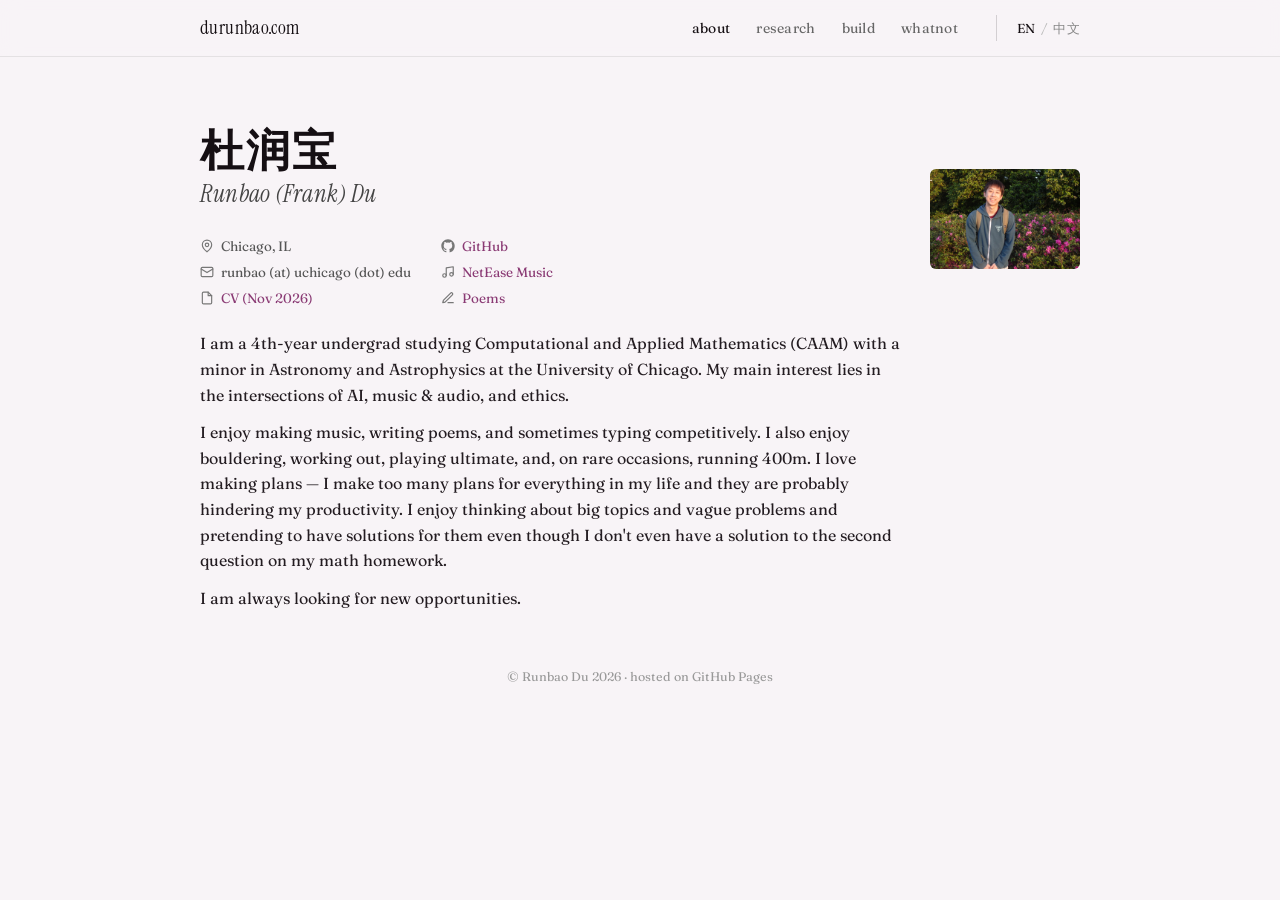
==== index.html @ 42376f8a "Remove the rotating STL footer mark Drops the viewer element, its script module, the Three.js CDN ta" ====
<!DOCTYPE html>
<html lang="en">
<head>
    <meta charset="UTF-8">
    <meta name="viewport" content="width=device-width, initial-scale=1.0">
    <title>Runbao (Frank) Du</title>
    <meta name="description" content="Runbao (Frank) Du — undergraduate at UChicago studying CAAM. AI applications, music, and more.">
    <meta property="og:title" content="Runbao (Frank) Du">
    <meta property="og:description" content="UChicago undergrad. AI applications, music, design, and whatnot.">
    <meta property="og:image" content="https://durunbao.com/me.jpg">
    <meta property="og:url" content="https://durunbao.com">
    <link rel="icon" href="favi.jpg" type="image/jpeg">
    <link rel="stylesheet" href="style.css">
    <link rel="preconnect" href="https://fonts.googleapis.com">
    <link rel="preconnect" href="https://fonts.gstatic.com" crossorigin>
    <link href="https://fonts.googleapis.com/css2?family=Fraunces:ital,opsz,wght@0,9..144,300;0,9..144,400;0,9..144,500;0,9..144,600;1,9..144,400&family=Instrument+Serif:ital@0;1&family=JetBrains+Mono:wght@300;400&display=swap" rel="stylesheet">
</head>
<body>
    <nav class="topbar">
        <div class="topbar-inner">
            <a href="#about" class="logo">durunbao.com</a>
            <ul class="nav-links">
                <li><a href="#about">about</a></li>
                <li><a href="#research">research</a></li>
                <li><a href="#build">build</a></li>
                <li><a href="#whatnot">whatnot</a></li>
                <li class="lang-toggle">
                    <a href="/" class="lang active">EN</a>
                    <span class="lang-divider">/</span>
                    <a href="/zh/" class="lang">中文</a>
                </li>
            </ul>
        </div>
    </nav>

    <main>
        <!-- ABOUT -->
        <section id="about" class="section">
            <div class="hero-row">
                <div class="hero-name">
                    <div class="chinese-name">杜润宝</div>
                    <h1 class="english-name">Runbao (Frank) Du</h1>
                    <div class="contact-grid">
                        <span class="contact-item"><svg viewBox="0 0 24 24" fill="none" stroke="currentColor" stroke-width="2" stroke-linecap="round" stroke-linejoin="round" aria-hidden="true"><path d="M20 10c0 6-8 12-8 12S4 16 4 10a8 8 0 1 1 16 0Z"/><circle cx="12" cy="10" r="3"/></svg>Chicago, IL</span>
                        <a class="contact-item" href="https://github.com/EnormousMush" target="_blank" rel="noopener noreferrer"><svg viewBox="0 0 24 24" fill="currentColor" aria-hidden="true"><path d="M12 .5C5.65.5.5 5.65.5 12c0 5.08 3.29 9.39 7.86 10.91.58.11.79-.25.79-.56 0-.27-.01-1.17-.02-2.12-3.2.7-3.88-1.36-3.88-1.36-.52-1.33-1.28-1.68-1.28-1.68-1.04-.71.08-.7.08-.7 1.15.08 1.76 1.18 1.76 1.18 1.03 1.76 2.69 1.25 3.35.96.1-.75.4-1.25.72-1.54-2.55-.29-5.24-1.28-5.24-5.68 0-1.26.45-2.28 1.18-3.09-.12-.29-.51-1.46.11-3.05 0 0 .96-.31 3.15 1.18a10.9 10.9 0 0 1 5.74 0c2.19-1.49 3.15-1.18 3.15-1.18.62 1.59.23 2.76.11 3.05.73.81 1.18 1.83 1.18 3.09 0 4.41-2.69 5.38-5.26 5.66.41.36.78 1.06.78 2.14 0 1.54-.01 2.78-.01 3.16 0 .3.2.67.8.55A11.51 11.51 0 0 0 23.5 12C23.5 5.65 18.35.5 12 .5Z"/></svg>GitHub</a>
                        <span class="contact-item"><svg viewBox="0 0 24 24" fill="none" stroke="currentColor" stroke-width="2" stroke-linecap="round" stroke-linejoin="round" aria-hidden="true"><rect x="2" y="4" width="20" height="16" rx="2"/><path d="m2 7 10 6L22 7"/></svg>runbao (at) uchicago (dot) edu</span>
                        <a class="contact-item" href="https://163cn.tv/0ukNXIT" target="_blank" rel="noopener noreferrer"><svg viewBox="0 0 24 24" fill="none" stroke="currentColor" stroke-width="2" stroke-linecap="round" stroke-linejoin="round" aria-hidden="true"><circle cx="6" cy="18" r="3"/><circle cx="18" cy="16" r="3"/><path d="M9 18V5l12-2v13"/></svg>NetEase Music</a>
                        <a class="contact-item" href="cv.pdf" target="_blank" rel="noopener noreferrer"><svg viewBox="0 0 24 24" fill="none" stroke="currentColor" stroke-width="2" stroke-linecap="round" stroke-linejoin="round" aria-hidden="true"><path d="M14 2H6a2 2 0 0 0-2 2v16a2 2 0 0 0 2 2h12a2 2 0 0 0 2-2V8z"/><path d="M14 2v6h6"/></svg>CV (Nov 2026)</a>
                        <a class="contact-item" href="https://www.runbaos.com/" target="_blank" rel="noopener noreferrer"><svg viewBox="0 0 24 24" fill="none" stroke="currentColor" stroke-width="2" stroke-linecap="round" stroke-linejoin="round" aria-hidden="true"><path d="M12 20h9"/><path d="M16.5 3.5a2.1 2.1 0 0 1 3 3L7 19l-4 1 1-4Z"/></svg>Poems</a>
                    </div>
                </div>
                <div class="hero-photo">
                    <img src="me.jpg" alt="Frank Du">
                </div>
            </div>
        
            <div class="about-text">
                <p>I am a 4th-year undergrad studying Computational and Applied Mathematics (CAAM) with a minor in Astronomy and Astrophysics at the University of Chicago. My main interest lies in the intersections of AI, music &amp; audio, and ethics.</p>
                <p>I enjoy making music, writing poems, and sometimes typing competitively. I also enjoy bouldering, working out, playing ultimate, and, on rare occasions, running 400m. I love making plans — I make too many plans for everything in my life and they are probably hindering my productivity. I enjoy thinking about big topics and vague problems and pretending to have solutions for them even though I don't even have a solution to the second question on my math homework.</p>
                <p>I am always looking for new opportunities.</p>
            </div>
        </section>

        <!-- RESEARCH -->
        <section id="research" class="section">
            <h2 class="section-heading">Research</h2>

            <h3 class="group-heading">Manuscripts Under Review</h3>

            <div class="item">
                <p class="citation">A. Row, M. Pickering, <strong>R. Du</strong>, A. Haniph, A. Arunasalam, and B. Ur. &ldquo;The Impact of Value-Laden Persona Descriptions on How LLMs Complete Tasks.&rdquo;</p>
            </div>

            <div class="item">
                <p class="citation"><strong>R. Du</strong>, W. Li, Q. He. &ldquo;IncrementDET: Continual AI-Generated Music Detection via Enrollment.&rdquo;</p>
            </div>

            <h3 class="group-heading">Other Research</h3>

            <div class="col-grid">
            <div class="item">
                <h3 class="item-title">A Statistical and Philosophical Analysis of the "Humanness" in Human Music <span class="item-date">ongoing</span></h3>
                <p>Measuring the perceived humanness in human music through audio statistics and human studies.</p>
            </div>

            <div class="item">
                <h3 class="item-title">Open-source Music-generation Model: MuseV2 <span class="item-date">ongoing</span></h3>
                <p>Building a controllable text-to-music generator with <a href="https://nlp.fudan.edu.cn/main.htm" target="_blank" rel="noopener noreferrer">Fudan University's NLP Lab</a>.</p>
            </div>

            <div class="item">
                <h3 class="item-title">UChicago Directed Reading Program <span class="item-date">Oct 2025 &ndash; Jan 2026</span></h3>
                <p>Studied algebraic geometry and elliptic curves; delivered a public talk in January 2026.</p>
                <a href="drp.pdf" target="_blank" rel="noopener noreferrer" class="thumb-link">
                    <img src="drp-slides.png" alt="Title slide: A Premise to the Elliptic Curve Primality Test" class="thumb">
                </a>
                <p><a href="drp.pdf" target="_blank" rel="noopener noreferrer" class="external">Presentation slides &rarr;</a></p>
            </div>
            </div>
        </section>

        <!-- BUILD -->
        <section id="build" class="section">
            <h2 class="section-heading">Build</h2>

            <div class="col-grid">
            <div class="item">
                <h3 class="item-title">brain2 — Constructing, maintaining, and "Agentalizing" knowledge <span class="item-date">Sept 2026 – present</span></h3>
                <p>A tool to manage knowledge through embedding and clustering notes, while agents are assigned to these knowledge bases to interact and exchange ideas. Built and served as team lead at AIx Origin Hack 2026.</p>
                <p><a href="https://modelscope.cn/studios/runbao123/brain2" target="_blank" rel="noopener noreferrer" class="external">ModelScope demo →</a></p>
                <video class="project-video" controls preload="metadata" poster="brain2-poster.jpg" playsinline>
                    <source src="brain2-demo.mp4" type="video/mp4">
                </video>
                <p class="award-line">Selected for the final pitch out of 70+ teams and awarded the ModelScope Open-Source Contribution Award.</p>
            </div>

            <div class="item">
                <h3 class="item-title">Lyra Studio <span class="item-date">Feb 2026 – present</span></h3>
                <p>An audio-to-image generator.</p>
                <a href="https://lyra-studio.onrender.com/" target="_blank" rel="noopener noreferrer" class="thumb-link">
                    <img src="lyra-studio.jpg" alt="Lyra Studio homepage" class="thumb">
                </a>
                <p><a href="https://lyra-studio.onrender.com/" target="_blank" rel="noopener noreferrer" class="external">lyra-studio.onrender.com →</a></p>
                <p style="font-family: 'JetBrains Mono', monospace; font-size: 13px; font-weight: 300;">Please contact Runbao for the invitation code!</p>
            </div>

            <div class="item">
                <h3 class="item-title">Audit Copilot — LLM Agent for Multi-track Audio Dataset<span class="item-date">May 2026 - July 2026</span></h3>
                <p>An LLM agent that automates multi-track dataset QC for <a href="https://faculty.fudan.edu.cn/weilics/zh_CN/zdylm/644067/list/index.htm" target="_blank" rel="noopener noreferrer">Fudan's Lab of Audio and Music Technology</a>.</p>
                <p><a href="https://github.com/nianyucatfish/checker" target="_blank" rel="noopener noreferrer" class="external">Source code &rarr;</a></p>
            </div>

            <div class="item">
                <h3 class="item-title">诗宇 Shiyu — An Interactive 3D Universe for Poetry<span class="item-date">July 2026 – Aug 2026</span></h3>
                <p>Visualization for poetry collections.</p>
                <p><a href="poetry-galaxy/" target="_blank" rel="noopener noreferrer" class="external">Explore the galaxy →</a></p>
                <video class="project-video" controls preload="metadata" poster="shiyu-poster.jpg" playsinline>
                    <source src="shiyu-demo.mp4" type="video/mp4">
                </video>
                <p class="award-line">Award-winning in 2026 WaiTan Hackathon in multiple tracks.</p>
            </div>

            <div class="item">
                <h3 class="item-title">Prezuricle — Multimodal Marketing Platform <span class="item-date">Jan 2024 – May 2024</span></h3>
                <p>A multimodal AI marketing platform co-created with <a href="https://www.linkedin.com/in/%E5%90%AF%E6%B7%B3-%E8%B5%B5-46800621a/" target="_blank" rel="noopener noreferrer">Jason Zhao</a> (USC '27).</p>
                <a href="https://prezuricle.com" target="_blank" rel="noopener noreferrer" class="thumb-link">
                    <img src="prezuricle.jpg" alt="Prezuricle homepage" class="thumb">
                </a>
                <p><a href="https://prezuricle.com" target="_blank" rel="noopener noreferrer" class="external">prezuricle.com →</a></p>
            </div>
            </div>
        </section>

        <!-- WHATNOT -->
        <section id="whatnot" class="section">
            <h2 class="section-heading">Whatnot</h2>

            <div class="wn-cols">
                <div class="link-list">
                    <a href="https://ch.tetr.io/u/mushroomdaddy123" target="_blank" rel="noopener noreferrer">Tetr.io</a>
                    <a href="https://monkeytype.com/profile/Runbao" target="_blank" rel="noopener noreferrer">MonkeyType</a>
                    <a href="https://www.runbaos.com/" target="_blank" rel="noopener noreferrer">My Poems</a>
                </div>

                <div class="link-list">
                    <a href="portfolio.pdf" target="_blank" rel="noopener noreferrer">Design Portfolio</a>
                    <a href="portfolio.pdf" target="_blank" rel="noopener noreferrer" class="thumb-link">
                        <img src="portfolio-cover.jpg" alt="Design portfolio cover, 2022–24" class="thumb">
                    </a>
                </div>
            </div>

            <div class="subsection">
                <h3 class="sub-heading">Animal names I use to plan the sh*t out of everything</h3>
                <p>How I plan everything with six animals.</p>

                <div class="animal-grid">
                    <div class="animal-block elephant" data-animal="elephant">Elephant</div>
                    <div class="animal-block beaver" data-animal="beaver">Beaver</div>
                    <div class="animal-block owl" data-animal="owl">Owl</div>
                    <div class="animal-block dolphin" data-animal="dolphin">Dolphin</div>
                    <div class="animal-block bookworm" data-animal="bookworm">Bookworm</div>
                    <div class="animal-block bees" data-animal="bees">Bees</div>
                </div>
            </div>

            <div class="subsection">
                <h3 class="sub-heading">A table</h3>
                <img src="table.png" alt="A table" style="width:260px; display:block; margin:16px auto 0; transform:rotate(-2deg);">
            </div>
        </section>

        <footer>
            <p>© Runbao Du 2026 · hosted on GitHub Pages</p>
        </footer>
    </main>

    <!-- Popup overlay for animal blocks -->
    <div class="popup-overlay" id="popupOverlay">
        <div class="popup-content">
            <span class="popup-close">&times;</span>
            <h2 class="popup-title" id="popupTitle"></h2>
            <p class="popup-description" id="popupDescription"></p>
        </div>
    </div>

    <script src="script.js"></script>
</body>
</html>
---- style.css ----
/* ---------- Reset & base ---------- */
* {
    box-sizing: border-box;
    margin: 0;
    padding: 0;
}

html {
    scroll-behavior: smooth;
    scroll-padding-top: 72px;
}

body {
    font-family: 'Fraunces', Georgia, serif;
    font-weight: 400;
    background: #f8f4f7;
    color: #231c21;
    line-height: 1.6;
    font-size: 16px;
    -webkit-font-smoothing: antialiased;
    -moz-osx-font-smoothing: grayscale;
}

a {
    color: #8a3a74;
    text-decoration: none;
    border-bottom: 1px solid rgba(138, 58, 116, 0.25);
    transition: color 0.2s ease, border-color 0.2s ease;
}

a:hover {
    color: #662a56;
    border-color: #662a56;
}

em {
    font-style: italic;
}

/* ---------- Top nav ---------- */
.topbar {
    position: fixed;
    top: 0;
    left: 0;
    right: 0;
    background: rgba(248, 244, 247, 0.92);
    backdrop-filter: blur(10px);
    -webkit-backdrop-filter: blur(10px);
    border-bottom: 1px solid rgba(0, 0, 0, 0.08);
    z-index: 100;
}

.topbar-inner {
    max-width: 960px;
    margin: 0 auto;
    padding: 13px 40px;
    display: flex;
    justify-content: space-between;
    align-items: center;
}

.logo {
    font-family: 'Instrument Serif', serif;
    font-size: 19px;
    color: #150f13;
    border: none;
    letter-spacing: 0.02em;
}

.logo:hover {
    color: #555555;
}

.nav-links {
    list-style: none;
    display: flex;
    gap: 26px;
}

.nav-links a {
    font-family: 'Fraunces', serif;
    font-size: 14px;
    font-weight: 400;
    color: #666666;
    border: none;
    letter-spacing: 0.02em;
}

.nav-links a:hover {
    color: #150f13;
}

.lang-toggle {
    display: flex;
    align-items: center;
    gap: 6px;
    margin-left: 12px;
    padding-left: 20px;
    border-left: 1px solid rgba(0, 0, 0, 0.15);
}

.lang-toggle .lang {
    font-family: 'Fraunces', serif;
    font-size: 13px;
    color: #888888;
    border: none;
    letter-spacing: 0.02em;
}

.lang-toggle .lang.active {
    color: #150f13;
}

.lang-toggle .lang:hover {
    color: #150f13;
}

.lang-divider {
    color: #bbbbbb;
    font-size: 13px;
}

/* ---------- Main layout ---------- */
main {
    max-width: 960px;
    margin: 0 auto;
    padding: 104px 40px 48px;
}

.section {
    padding: 44px 0;
    border-bottom: 1px solid rgba(0, 0, 0, 0.08);
}

.section:last-of-type {
    border-bottom: none;
}

/* ---------- Tabbed sections ---------- */
body.tabbed .section {
    display: none;
    border-bottom: none;
    padding: 26px 0 8px;
}

body.tabbed .section.active {
    display: block;
}

.nav-links a.active-tab {
    color: #150f13;
}

/* ---------- Section headings ---------- */
.section-heading {
    font-family: 'Instrument Serif', serif;
    font-size: 30px;
    font-weight: 400;
    color: #150f13;
    margin-bottom: 20px;
    letter-spacing: -0.01em;
}

.sub-heading {
    font-family: 'Instrument Serif', serif;
    font-size: 23px;
    font-weight: 400;
    color: #150f13;
    margin: 0 0 16px;
    letter-spacing: -0.005em;
}

/* ---------- Research group headings & citations ---------- */
.group-heading {
    font-family: 'Instrument Serif', serif;
    font-size: 21px;
    font-weight: 400;
    color: #150f13;
    letter-spacing: -0.005em;
    margin: 0 0 18px;
}

.item + .group-heading {
    margin-top: 30px;
}

.citation {
    font-size: 15px;
    line-height: 1.6;
    max-width: 780px;
    color: #333333;
    margin-bottom: 8px;
}

.citation strong {
    font-weight: 600;
    color: #150f13;
}

/* ---------- About ---------- */
.hero-row {
    display: grid;
    grid-template-columns: 1fr 150px;
    gap: 36px;
    align-items: center;
    margin-bottom: 24px;
}

.hero-name {
    display: flex;
    flex-direction: column;
    align-items: flex-start;
}

.chinese-name {
    font-family: 'Songti SC', 'STSong', SimSun, serif;
    font-size: 44px;
    font-weight: 700;
    color: #150f13;
    margin-bottom: 6px;
    letter-spacing: 0.04em;
    line-height: 1;
}

.english-name {
    font-family: 'Instrument Serif', serif;
    font-size: 24px;
    font-weight: 400;
    font-style: italic;
    color: #444444;
    letter-spacing: 0.01em;
    line-height: 1.2;
    margin-bottom: 14px;
}

.contact-line {
    margin-top: 20px !important;
    font-size: 15px;
    color: #555555;
}

.contact-line .label {
    font-family: 'Instrument Serif', serif;
    font-style: italic;
    color: #888888;
}

.hero-photo img {
    width: 100%;
    height: auto;
    border-radius: 6px;
    display: block;
}

.about-text {
    max-width: 700px;
}

.about-text p {
    margin-bottom: 12px;
}

.about-text p:last-child {
    margin-bottom: 0;
}

/* ---------- Two-column grid & cards ---------- */
.col-grid {
    columns: 2;
    column-gap: 20px;
}

.col-grid > * {
    border: 1px solid rgba(0, 0, 0, 0.09);
    border-radius: 8px;
    padding: 18px 18px 16px;
    margin: 0 0 20px;
    background: #fffdfe;
    break-inside: avoid;
    -webkit-column-break-inside: avoid;
}

.col-grid .item,
.col-grid .subsection {
    margin-bottom: 0;
}

/* ---------- Contact grid (hero) ---------- */
.contact-grid {
    display: grid;
    grid-template-columns: repeat(2, max-content);
    gap: 7px 30px;
    margin-top: 14px;
}

.contact-item {
    display: flex;
    align-items: center;
    gap: 7px;
    font-size: 13.5px;
    color: #555555;
    border: none;
    line-height: 1.4;
}

a.contact-item {
    color: #8a3a74;
}

a.contact-item:hover {
    color: #662a56;
    border: none;
}

.contact-item svg {
    width: 14px;
    height: 14px;
    flex-shrink: 0;
    color: #777777;
}

/* ---------- Item cards (Research, Build) ---------- */
.item {
    margin-bottom: 20px;
}

.item:last-child {
    margin-bottom: 0;
}

.item-title {
    font-family: 'Instrument Serif', serif;
    font-size: 18px;
    font-weight: 400;
    color: #150f13;
    margin-bottom: 6px;
    letter-spacing: 0;
}

.item-date {
    font-family: 'Fraunces', serif;
    font-style: italic;
    font-size: 13px;
    color: #999999;
    font-weight: 400;
    margin-left: 8px;
}

.item p {
    margin-bottom: 6px;
}

.external {
    font-family: 'Fraunces', serif;
    font-size: 14px;
}

/* ---------- Project video ---------- */
.project-video {
    display: block;
    width: 100%;
    max-width: 420px;
    margin: 12px 0;
    border-radius: 6px;
    background: #efe7ec;
    border: 1px solid rgba(0, 0, 0, 0.1);
}

/* ---------- Clickable preview thumbnails ---------- */
.thumb-link {
    display: block;
    max-width: 420px;
    border: none;
    margin: 12px 0;
    line-height: 0;
}

.thumb-link:hover {
    border: none;
}

.thumb {
    display: block;
    width: 100%;
    height: auto;
    border-radius: 6px;
    background: #efe7ec;
    border: 1px solid rgba(0, 0, 0, 0.1);
    transition: opacity 0.2s ease, border-color 0.2s ease;
}

.thumb-link:hover .thumb {
    opacity: 0.9;
    border-color: rgba(0, 0, 0, 0.3);
}

/* ---------- Award line ---------- */
.award-line {
    display: inline-block;
    font-family: 'Fraunces', Georgia, serif;
    font-style: normal;
    font-size: 12.5px;
    line-height: 1.5;
    color: #8a6a1c;
    background: rgba(176, 138, 50, 0.08);
    border: 1px solid rgba(176, 138, 50, 0.28);
    border-radius: 999px;
    padding: 4px 12px;
    margin-top: 8px;
}

/* ---------- Whatnot top columns ---------- */
.wn-cols {
    display: grid;
    grid-template-columns: 1fr 1fr;
    gap: 28px;
    align-items: start;
    margin-bottom: 36px;
}

.wn-cols .link-list {
    margin-bottom: 0;
}

.wn-cols .thumb-link {
    margin: 14px 0 0;
}

.link-list a.thumb-link,
.link-list a.thumb-link:hover {
    border-bottom: none;
    padding-bottom: 0;
}

/* ---------- Whatnot links ---------- */
.link-list {
    display: flex;
    flex-direction: column;
    gap: 10px;
    margin-bottom: 36px;
}

.link-list a {
    font-family: 'Instrument Serif', serif;
    font-size: 21px;
    color: #150f13;
    border-bottom: 1px solid rgba(0, 0, 0, 0.2);
    padding-bottom: 2px;
    width: fit-content;
}

.link-list a:hover {
    color: #8a3a74;
    border-color: #8a3a74;
}

.subsection {
    margin-bottom: 36px;
}

.subsection:last-child {
    margin-bottom: 0;
}

.subsection p {
    margin-bottom: 12px;
}

/* ---------- Animal grid ---------- */
.animal-grid {
    display: grid;
    grid-template-columns: repeat(3, 1fr);
    gap: 8px;
    margin: 20px 0 0;
}

.animal-block {
    font-family: 'Instrument Serif', serif;
    font-size: 20px;
    padding: 22px 12px;
    text-align: center;
    cursor: pointer;
    border-radius: 4px;
    transition: transform 0.15s ease, opacity 0.15s ease;
    user-select: none;
}

.animal-block:hover {
    transform: scale(1.02);
    opacity: 0.92;
}

.elephant { background: #c41e2a; color: #ffffff; }
.beaver   { background: #f5d000; color: #150f13; }
.owl      { background: #00c853; color: #150f13; }
.dolphin  { background: #7c4dff; color: #ffffff; }
.bookworm { background: #64b5f6; color: #150f13; }
.bees     { background: #1a1a1a; color: #ffffff; }

/* ---------- Popup ---------- */
.popup-overlay {
    display: none;
    position: fixed;
    inset: 0;
    background: rgba(0, 0, 0, 0.45);
    justify-content: center;
    align-items: center;
    z-index: 1000;
    padding: 20px;
}

.popup-overlay.active {
    display: flex;
}

.popup-content {
    background: #fffdfe;
    padding: 36px;
    border-radius: 6px;
    max-width: 460px;
    width: 100%;
    position: relative;
    border: 1px solid rgba(0, 0, 0, 0.1);
    box-shadow: 0 16px 48px rgba(0, 0, 0, 0.18);
}

.popup-close {
    position: absolute;
    top: 10px;
    right: 16px;
    font-size: 30px;
    color: #999999;
    cursor: pointer;
    line-height: 1;
}

.popup-close:hover {
    color: #150f13;
}

.popup-title {
    font-family: 'Instrument Serif', serif;
    font-size: 28px;
    font-weight: 400;
    color: #150f13;
    margin-bottom: 12px;
}

.popup-description {
    color: #444444;
    font-size: 15px;
    line-height: 1.7;
}

/* ---------- Footer ---------- */
footer {
    text-align: center;
    padding: 48px 0 18px;
    color: #999999;
    font-size: 12.5px;
}

footer p {
    margin: 0;
}

/* ---------- Responsive ---------- */
@media (max-width: 700px) {
    .col-grid {
        columns: 1;
    }

    .wn-cols {
        grid-template-columns: 1fr;
    }

    .contact-grid {
        grid-template-columns: max-content;
        gap: 6px 0;
        justify-content: center;
    }

    main {
        padding: 92px 24px 36px;
    }

    .topbar-inner {
        padding: 12px 24px;
    }

    .nav-links {
        gap: 16px;
    }

    .nav-links a {
        font-size: 13px;
    }

    .logo {
        font-size: 17px;
    }

    .chinese-name {
        font-size: 44px;
    }

    .english-name {
        font-size: 22px;
    }

    .section-heading {
        font-size: 29px;
    }

    .hero-row {
        grid-template-columns: 1fr;
        text-align: center;
    }

    .hero-name {
        align-items: center;
    }

    .hero-photo {
        max-width: 180px;
        margin: 0 auto;
    }

    .animal-grid {
        grid-template-columns: repeat(2, 1fr);
    }

    .animal-block {
        font-size: 20px;
        padding: 24px 12px;
    }
}

@media (max-width: 480px) {
    .topbar-inner {
        padding: 11px 14px;
    }

    .nav-links {
        gap: 9px;
    }

    .nav-links a {
        font-size: 12px;
    }

    .logo {
        font-size: 14px;
    }

    .lang-toggle {
        margin-left: 2px;
        padding-left: 9px;
        gap: 4px;
    }
}
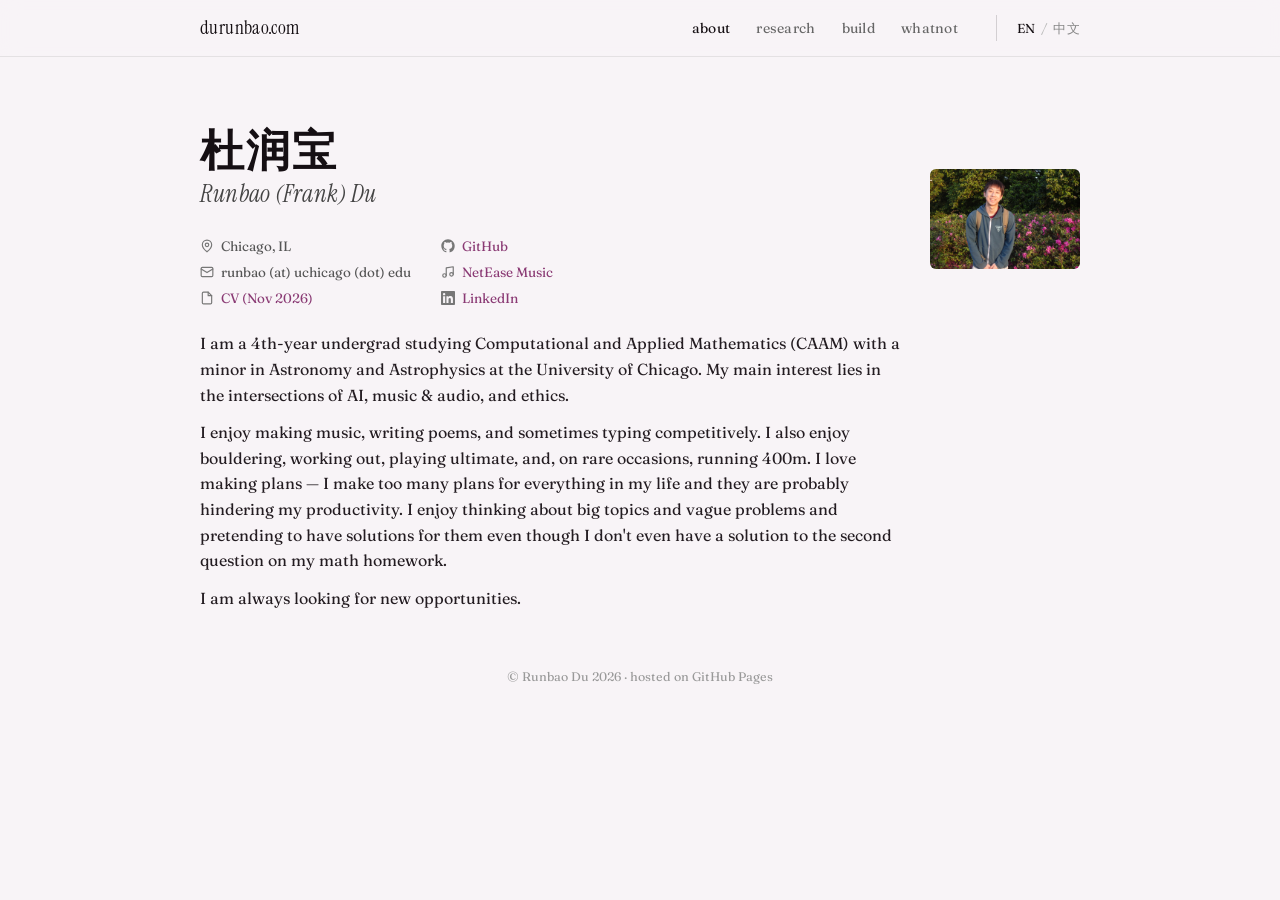
==== commit f0b826e5: "Swap the hero Poems link for LinkedIn Poems stays reachable from Whatnot.  Co-Authored-By: Claude Op" ====
--- a/index.html
+++ b/index.html
@@ -46,7 +46,7 @@
                         <span class="contact-item"><svg viewBox="0 0 24 24" fill="none" stroke="currentColor" stroke-width="2" stroke-linecap="round" stroke-linejoin="round" aria-hidden="true"><rect x="2" y="4" width="20" height="16" rx="2"/><path d="m2 7 10 6L22 7"/></svg>runbao (at) uchicago (dot) edu</span>
                         <a class="contact-item" href="https://163cn.tv/0ukNXIT" target="_blank" rel="noopener noreferrer"><svg viewBox="0 0 24 24" fill="none" stroke="currentColor" stroke-width="2" stroke-linecap="round" stroke-linejoin="round" aria-hidden="true"><circle cx="6" cy="18" r="3"/><circle cx="18" cy="16" r="3"/><path d="M9 18V5l12-2v13"/></svg>NetEase Music</a>
                         <a class="contact-item" href="cv.pdf" target="_blank" rel="noopener noreferrer"><svg viewBox="0 0 24 24" fill="none" stroke="currentColor" stroke-width="2" stroke-linecap="round" stroke-linejoin="round" aria-hidden="true"><path d="M14 2H6a2 2 0 0 0-2 2v16a2 2 0 0 0 2 2h12a2 2 0 0 0 2-2V8z"/><path d="M14 2v6h6"/></svg>CV (Nov 2026)</a>
-                        <a class="contact-item" href="https://www.runbaos.com/" target="_blank" rel="noopener noreferrer"><svg viewBox="0 0 24 24" fill="none" stroke="currentColor" stroke-width="2" stroke-linecap="round" stroke-linejoin="round" aria-hidden="true"><path d="M12 20h9"/><path d="M16.5 3.5a2.1 2.1 0 0 1 3 3L7 19l-4 1 1-4Z"/></svg>Poems</a>
+                        <a class="contact-item" href="https://www.linkedin.com/in/runbao-du" target="_blank" rel="noopener noreferrer"><svg viewBox="0 0 24 24" fill="currentColor" aria-hidden="true"><path d="M20.45 20.45h-3.56v-5.57c0-1.33-.03-3.04-1.85-3.04-1.85 0-2.14 1.45-2.14 2.94v5.67H9.35V9h3.41v1.56h.05c.48-.9 1.64-1.85 3.37-1.85 3.6 0 4.27 2.37 4.27 5.46v6.28ZM5.34 7.43a2.06 2.06 0 1 1 0-4.13 2.06 2.06 0 0 1 0 4.13ZM7.12 20.45H3.56V9h3.56v11.45ZM22.22 0H1.77C.79 0 0 .77 0 1.73v20.54C0 23.23.79 24 1.77 24h20.45c.98 0 1.78-.77 1.78-1.73V1.73C24 .77 23.2 0 22.22 0Z"/></svg>LinkedIn</a>
                     </div>
                 </div>
                 <div class="hero-photo">
@@ -72,7 +72,7 @@
             </div>
 
             <div class="item">
-                <p class="citation"><strong>R. Du</strong>, W. Li, Q. He. &ldquo;IncrementDET: Continual AI-Generated Music Detection via Enrollment.&rdquo;</p>
+                <p class="citation"><strong>R. Du</strong>, W. Li, Q. He. &ldquo;IncrementDET: Continual AI-Generated Music Detection via Enrollment.&rdquo; <a class="cite-tag" href="https://arxiv.org/abs/2611.32023" target="_blank" rel="noopener noreferrer">preprint</a></p>
             </div>
 
             <h3 class="group-heading">Other Research</h3>
--- a/style.css
+++ b/style.css
@@ -195,6 +195,27 @@
 .citation strong {
     font-weight: 600;
     color: #150f13;
+}
+
+/* ---------- Citation tags (preprint / code ...) ---------- */
+.cite-tag {
+    display: inline-block;
+    font-family: 'JetBrains Mono', monospace;
+    font-size: 11px;
+    font-weight: 400;
+    line-height: 1;
+    padding: 3px 8px;
+    margin-left: 7px;
+    border: 1px solid rgba(138, 58, 116, 0.35);
+    border-radius: 4px;
+    color: #8a3a74;
+    vertical-align: 2px;
+}
+
+.cite-tag:hover {
+    background: rgba(138, 58, 116, 0.08);
+    border-color: #8a3a74;
+    color: #662a56;
 }
 
 /* ---------- About ---------- */
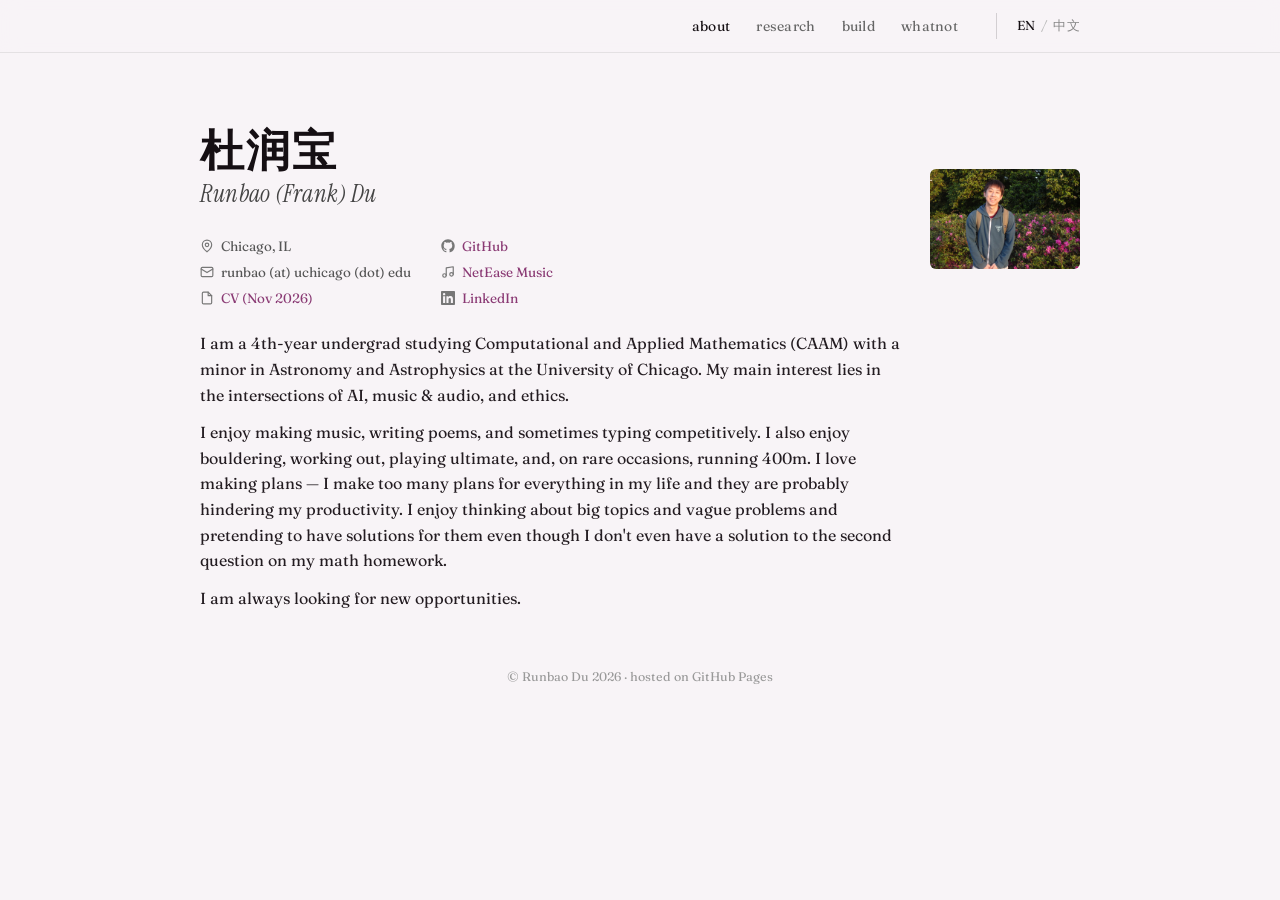
==== commit 3e1b3247: "Remove the durunbao.com wordmark from the top nav Nav links now sit flush right; drop the dead .logo" ====
--- a/index.html
+++ b/index.html
@@ -18,7 +18,6 @@
 <body>
     <nav class="topbar">
         <div class="topbar-inner">
-            <a href="#about" class="logo">durunbao.com</a>
             <ul class="nav-links">
                 <li><a href="#about">about</a></li>
                 <li><a href="#research">research</a></li>
--- a/style.css
+++ b/style.css
@@ -55,20 +55,8 @@
     margin: 0 auto;
     padding: 13px 40px;
     display: flex;
-    justify-content: space-between;
+    justify-content: flex-end;
     align-items: center;
-}
-
-.logo {
-    font-family: 'Instrument Serif', serif;
-    font-size: 19px;
-    color: #150f13;
-    border: none;
-    letter-spacing: 0.02em;
-}
-
-.logo:hover {
-    color: #555555;
 }
 
 .nav-links {
@@ -617,9 +605,6 @@
         font-size: 13px;
     }
 
-    .logo {
-        font-size: 17px;
-    }
 
     .chinese-name {
         font-size: 44px;
@@ -670,9 +655,6 @@
         font-size: 12px;
     }
 
-    .logo {
-        font-size: 14px;
-    }
 
     .lang-toggle {
         margin-left: 2px;
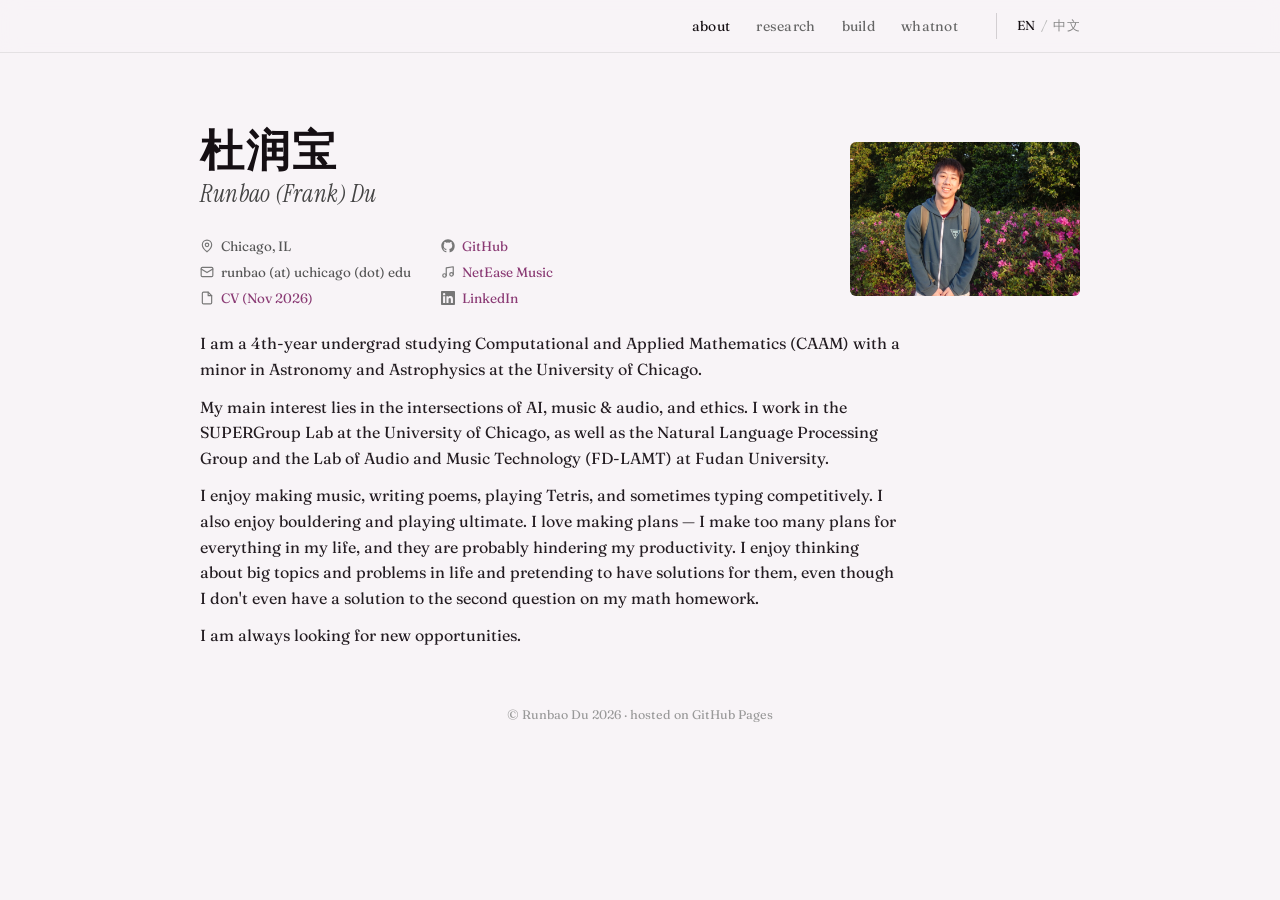
==== commit 346fca07: "Rewrite About, enlarge the portrait, drop the animal heading - New About copy naming the three labs " ====
--- a/index.html
+++ b/index.html
@@ -54,8 +54,9 @@
             </div>
         
             <div class="about-text">
-                <p>I am a 4th-year undergrad studying Computational and Applied Mathematics (CAAM) with a minor in Astronomy and Astrophysics at the University of Chicago. My main interest lies in the intersections of AI, music &amp; audio, and ethics.</p>
-                <p>I enjoy making music, writing poems, and sometimes typing competitively. I also enjoy bouldering, working out, playing ultimate, and, on rare occasions, running 400m. I love making plans — I make too many plans for everything in my life and they are probably hindering my productivity. I enjoy thinking about big topics and vague problems and pretending to have solutions for them even though I don't even have a solution to the second question on my math homework.</p>
+                <p>I am a 4th-year undergrad studying Computational and Applied Mathematics (CAAM) with a minor in Astronomy and Astrophysics at the University of Chicago.</p>
+                <p>My main interest lies in the intersections of AI, music &amp; audio, and ethics. I work in the SUPERGroup Lab at the University of Chicago, as well as the Natural Language Processing Group and the Lab of Audio and Music Technology (FD-LAMT) at Fudan University.</p>
+                <p>I enjoy making music, writing poems, playing Tetris, and sometimes typing competitively. I also enjoy bouldering and playing ultimate. I love making plans — I make too many plans for everything in my life, and they are probably hindering my productivity. I enjoy thinking about big topics and problems in life and pretending to have solutions for them, even though I don't even have a solution to the second question on my math homework.</p>
                 <p>I am always looking for new opportunities.</p>
             </div>
         </section>
@@ -170,7 +171,6 @@
             </div>
 
             <div class="subsection">
-                <h3 class="sub-heading">Animal names I use to plan the sh*t out of everything</h3>
                 <p>How I plan everything with six animals.</p>
 
                 <div class="animal-grid">
--- a/style.css
+++ b/style.css
@@ -209,7 +209,7 @@
 /* ---------- About ---------- */
 .hero-row {
     display: grid;
-    grid-template-columns: 1fr 150px;
+    grid-template-columns: 1fr 230px;
     gap: 36px;
     align-items: center;
     margin-bottom: 24px;
@@ -628,7 +628,7 @@
     }
 
     .hero-photo {
-        max-width: 180px;
+        max-width: 240px;
         margin: 0 auto;
     }
 
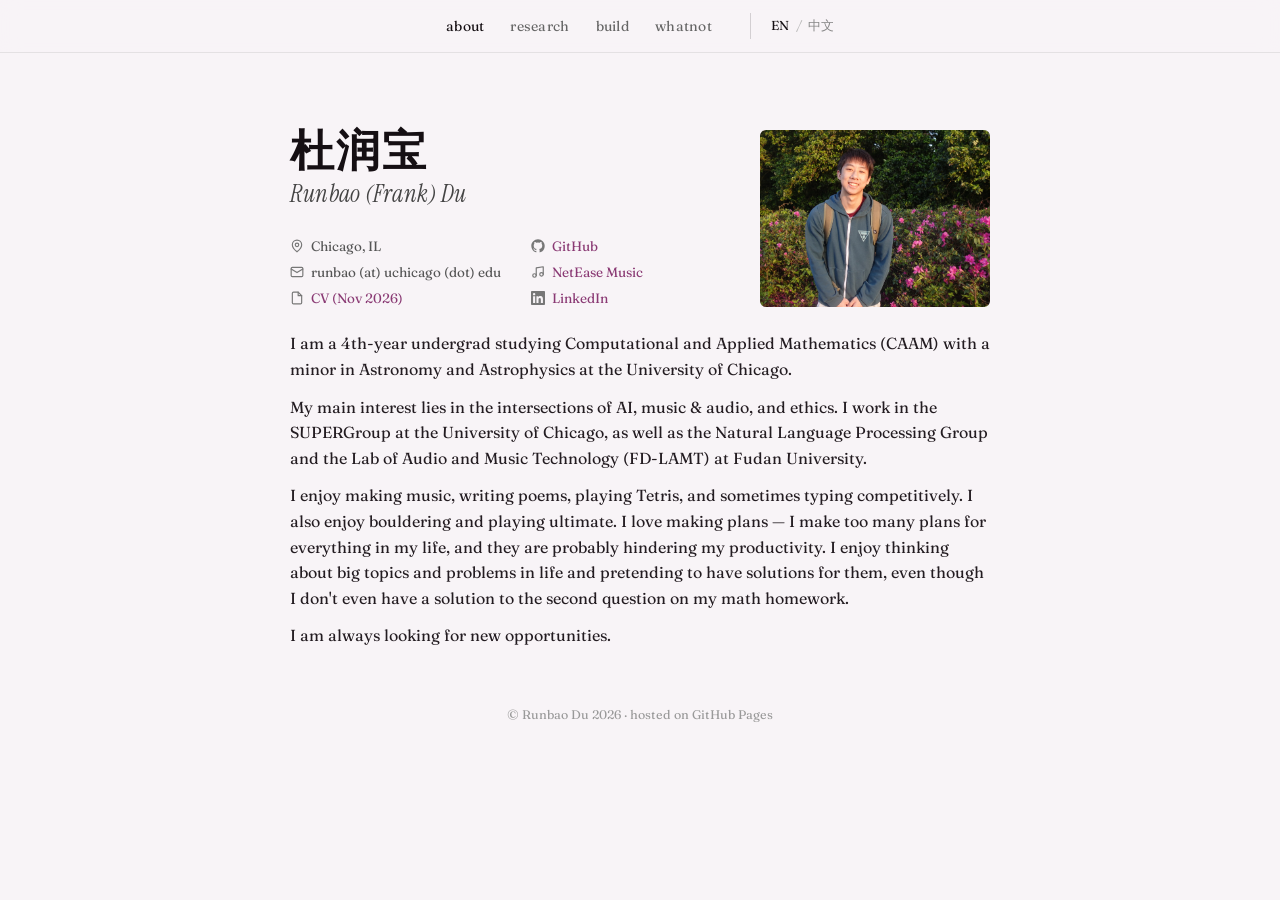
==== commit 76178042: "Drop "Lab" after SUPERGroup in About Co-Authored-By: Claude Opus 5.5 <noreply@anthropic.com>" ====
--- a/index.html
+++ b/index.html
@@ -55,7 +55,7 @@
         
             <div class="about-text">
                 <p>I am a 4th-year undergrad studying Computational and Applied Mathematics (CAAM) with a minor in Astronomy and Astrophysics at the University of Chicago.</p>
-                <p>My main interest lies in the intersections of AI, music &amp; audio, and ethics. I work in the SUPERGroup Lab at the University of Chicago, as well as the Natural Language Processing Group and the Lab of Audio and Music Technology (FD-LAMT) at Fudan University.</p>
+                <p>My main interest lies in the intersections of AI, music &amp; audio, and ethics. I work in the SUPERGroup at the University of Chicago, as well as the Natural Language Processing Group and the Lab of Audio and Music Technology (FD-LAMT) at Fudan University.</p>
                 <p>I enjoy making music, writing poems, playing Tetris, and sometimes typing competitively. I also enjoy bouldering and playing ultimate. I love making plans — I make too many plans for everything in my life, and they are probably hindering my productivity. I enjoy thinking about big topics and problems in life and pretending to have solutions for them, even though I don't even have a solution to the second question on my math homework.</p>
                 <p>I am always looking for new opportunities.</p>
             </div>
--- a/style.css
+++ b/style.css
@@ -55,7 +55,7 @@
     margin: 0 auto;
     padding: 13px 40px;
     display: flex;
-    justify-content: flex-end;
+    justify-content: center;
     align-items: center;
 }
 
@@ -211,7 +211,8 @@
     display: grid;
     grid-template-columns: 1fr 230px;
     gap: 36px;
-    align-items: center;
+    align-items: stretch;
+    max-width: 700px;
     margin-bottom: 24px;
 }
 
@@ -256,13 +257,21 @@
 
 .hero-photo img {
     width: 100%;
-    height: auto;
+    height: 100%;
+    object-fit: cover;
+    object-position: center 30%;
     border-radius: 6px;
     display: block;
 }
 
 .about-text {
     max-width: 700px;
+}
+
+#about .hero-row,
+#about .about-text {
+    margin-left: auto;
+    margin-right: auto;
 }
 
 .about-text p {
@@ -632,6 +641,10 @@
         margin: 0 auto;
     }
 
+    .hero-photo img {
+        height: auto;
+    }
+
     .animal-grid {
         grid-template-columns: repeat(2, 1fr);
     }
